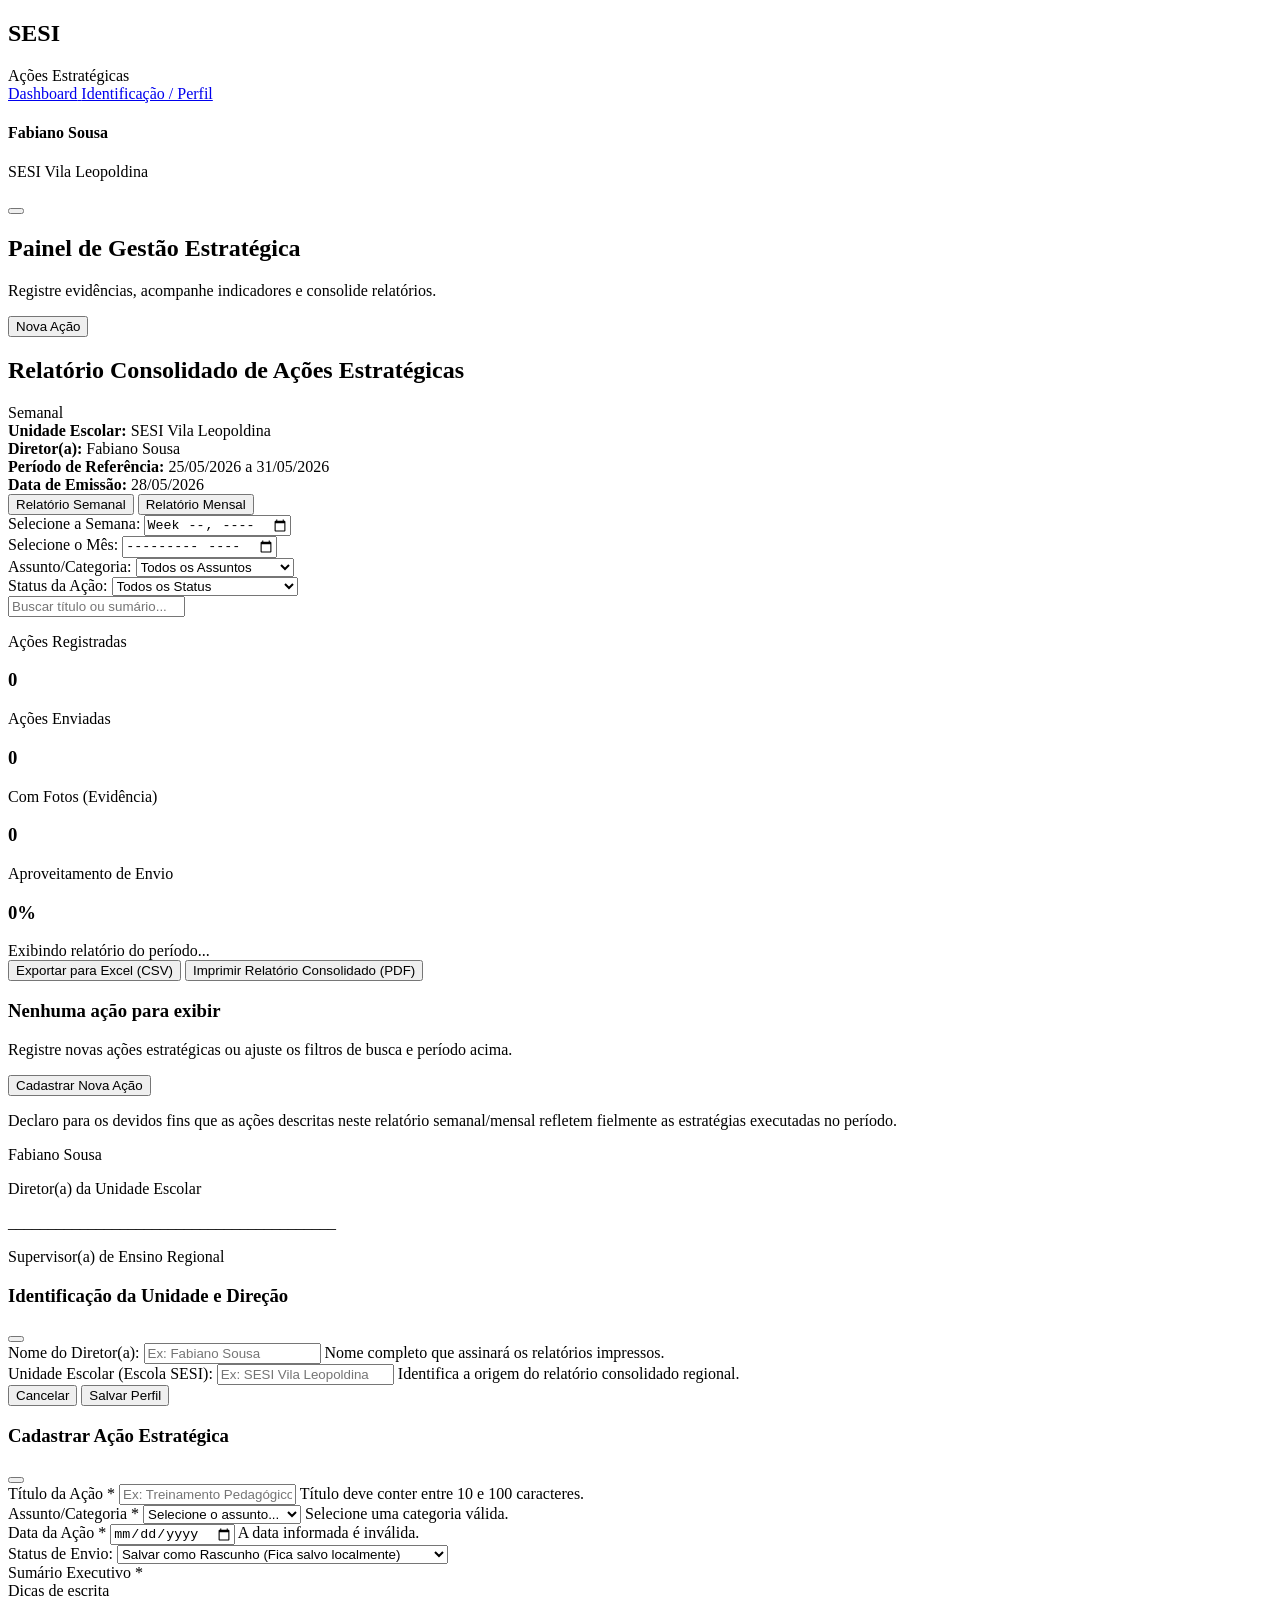
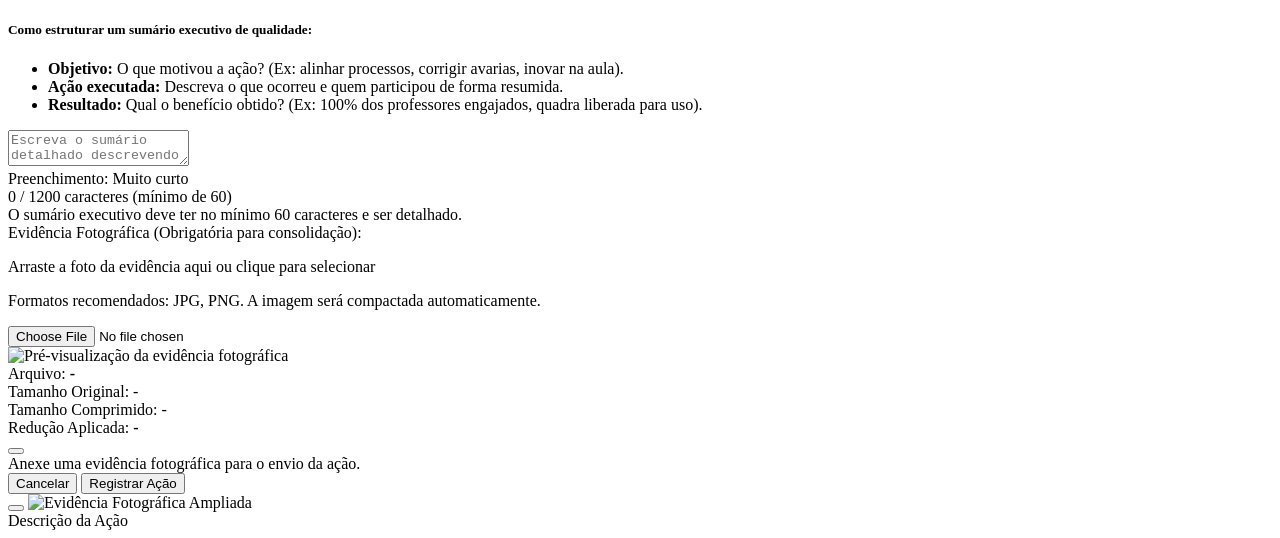
==== acoes-diretores/index.html @ e9225a57 "Ações Diretores" ====
<!DOCTYPE html>
<html lang="pt-BR">
<head>
  <meta charset="UTF-8">
  <meta name="viewport" content="width=device-width, initial-scale=1.0">
  <title>Registro de Ações Estratégicas - Diretores SESI</title>
  <!-- Google Fonts: Outfit & Inter -->
  <link rel="preconnect" href="https://fonts.googleapis.com">
  <link rel="preconnect" href="https://fonts.gstatic.com" crossorigin>
  <link href="https://fonts.googleapis.com/css2?family=Inter:wght@300;400;500;600;700&family=Outfit:wght@400;500;600;700;800&display=swap" rel="stylesheet">
  <!-- CSS Stylesheet -->
  <link rel="stylesheet" href="acoes-diretores/styles.css">
  <!-- Lucide Icons -->
  <script src="https://unpkg.com/lucide@latest"></script>
</head>
<body>

  <!-- App Main Container -->
  <div class="app-container">
    <!-- Barra Lateral (Sidebar) -->
    <aside class="sidebar no-print">
      <div class="sidebar-brand">
        <div class="brand-logo">
          <i data-lucide="shield-check" class="logo-icon"></i>
        </div>
        <div class="brand-text">
          <h1>SESI</h1>
          <span>Ações Estratégicas</span>
        </div>
      </div>

      <nav class="sidebar-menu">
        <a href="#" class="menu-item active" id="menu-dashboard">
          <i data-lucide="layout-dashboard"></i>
          <span>Dashboard</span>
        </a>
        <a href="#" class="menu-item" id="btn-open-user-modal">
          <i data-lucide="settings"></i>
          <span>Identificação / Perfil</span>
        </a>
      </nav>

      <!-- Rodapé da Sidebar - Identificação do Diretor -->
      <div class="sidebar-user" id="profile-widget">
        <div class="user-avatar">
          <i data-lucide="user" class="avatar-icon"></i>
        </div>
        <div class="user-info">
          <h4 id="sidebar-director-name">Fabiano Sousa</h4>
          <p id="sidebar-school-name">SESI Vila Leopoldina</p>
        </div>
        <button id="btn-edit-user" class="btn-icon-small" title="Editar Perfil">
          <i data-lucide="edit-3"></i>
        </button>
      </div>
    </aside>

    <!-- Conteúdo Principal -->
    <main class="main-content">
      <!-- Cabeçalho Principal (Ocultado na impressão) -->
      <header class="main-header no-print">
        <div class="header-title">
          <h2>Painel de Gestão Estratégica</h2>
          <p>Registre evidências, acompanhe indicadores e consolide relatórios.</p>
        </div>
        
        <div class="header-actions">
          <button id="btn-new-action" class="btn btn-primary">
            <i data-lucide="plus-circle"></i>
            <span>Nova Ação</span>
          </button>
        </div>
      </header>

      <!-- Cabeçalho de Impressão (Exibido apenas ao gerar o PDF semanal/mensal consolidado) -->
      <div class="print-header show-print">
        <div class="print-header-top">
          <h2>Relatório Consolidado de Ações Estratégicas</h2>
          <span class="print-badge" id="print-period-badge">Semanal</span>
        </div>
        <div class="print-header-details">
          <div><strong>Unidade Escolar:</strong> <span id="print-school-name">SESI Vila Leopoldina</span></div>
          <div><strong>Diretor(a):</strong> <span id="print-director-name">Fabiano Sousa</span></div>
          <div><strong>Período de Referência:</strong> <span id="print-period-dates">25/05/2026 a 31/05/2026</span></div>
          <div><strong>Data de Emissão:</strong> <span id="print-generation-date">28/05/2026</span></div>
        </div>
      </div>

      <!-- Barra de Filtros e Período (Ocultada na impressão) -->
      <section class="filters-section no-print">
        <div class="period-toggle-container">
          <button class="toggle-btn active" id="btn-view-weekly">Relatório Semanal</button>
          <button class="toggle-btn" id="btn-view-monthly">Relatório Mensal</button>
        </div>

        <div class="filters-wrapper">
          <!-- Semana Ativa -->
          <div class="filter-group" id="group-week-picker">
            <label for="week-picker">Selecione a Semana:</label>
            <input type="week" id="week-picker" class="input-control">
          </div>

          <!-- Mês Ativo -->
          <div class="filter-group hidden" id="group-month-picker">
            <label for="month-picker">Selecione o Mês:</label>
            <input type="month" id="month-picker" class="input-control">
          </div>

          <!-- Categoria -->
          <div class="filter-group">
            <label for="filter-subject">Assunto/Categoria:</label>
            <select id="filter-subject" class="input-control">
              <option value="todos">Todos os Assuntos</option>
              <option value="Pedagógico">Pedagógico</option>
              <option value="Infraestrutura">Infraestrutura</option>
              <option value="Gestão de Pessoas">Gestão de Pessoas</option>
              <option value="Parcerias/Comunidade">Parcerias/Comunidade</option>
              <option value="Tecnologia">Tecnologia</option>
            </select>
          </div>

          <!-- Status -->
          <div class="filter-group">
            <label for="filter-status">Status da Ação:</label>
            <select id="filter-status" class="input-control">
              <option value="todos">Todos os Status</option>
              <option value="Rascunho">Rascunho (Salvo)</option>
              <option value="Enviada para Consolidação">Enviada para Consolidação</option>
            </select>
          </div>

          <!-- Busca por texto -->
          <div class="search-input-wrapper">
            <i data-lucide="search" class="search-icon"></i>
            <input type="text" id="search-query" class="input-control" placeholder="Buscar título ou sumário...">
          </div>
        </div>
      </section>

      <!-- Painel de Métricas e KPIs (Disposto em colunas menores na impressão se desejado, aqui ocultamos ícones na impressão) -->
      <section class="metrics-grid">
        <div class="metric-card">
          <div class="metric-info">
            <p class="metric-label">Ações Registradas</p>
            <h3 class="metric-value" id="kpi-total">0</h3>
          </div>
          <div class="metric-icon bg-blue-glow no-print">
            <i data-lucide="files" class="text-blue"></i>
          </div>
        </div>

        <div class="metric-card">
          <div class="metric-info">
            <p class="metric-label">Ações Enviadas</p>
            <h3 class="metric-value" id="kpi-sent">0</h3>
          </div>
          <div class="metric-icon bg-green-glow no-print">
            <i data-lucide="send" class="text-green"></i>
          </div>
        </div>

        <div class="metric-card">
          <div class="metric-info">
            <p class="metric-label">Com Fotos (Evidência)</p>
            <h3 class="metric-value" id="kpi-photos">0</h3>
          </div>
          <div class="metric-icon bg-purple-glow no-print">
            <i data-lucide="image" class="text-purple"></i>
          </div>
        </div>

        <div class="metric-card">
          <div class="metric-info">
            <p class="metric-label">Aproveitamento de Envio</p>
            <h3 class="metric-value" id="kpi-rate">0%</h3>
          </div>
          <div class="metric-icon bg-amber-glow no-print">
            <i data-lucide="percent" class="text-amber"></i>
          </div>
        </div>
      </section>

      <!-- Barra de Exportação e Avisos do Período -->
      <section class="report-actions no-print">
        <div class="report-period-desc">
          <i data-lucide="calendar"></i>
          <span id="label-active-period">Exibindo relatório do período...</span>
        </div>
        <div class="report-buttons">
          <button id="btn-export-csv" class="btn btn-outline">
            <i data-lucide="download"></i>
            <span>Exportar para Excel (CSV)</span>
          </button>
          <button id="btn-export-pdf" class="btn btn-outline">
            <i data-lucide="printer"></i>
            <span>Imprimir Relatório Consolidado (PDF)</span>
          </button>
        </div>
      </section>

      <!-- Seção de Ações Cadastradas -->
      <section class="actions-list-container">
        <!-- Estado Vazio (Nenhuma ação encontrada) -->
        <div id="empty-state" class="empty-state hidden">
          <i data-lucide="clipboard-x" class="empty-icon"></i>
          <h3>Nenhuma ação para exibir</h3>
          <p>Registre novas ações estratégicas ou ajuste os filtros de busca e período acima.</p>
          <button id="btn-empty-new-action" class="btn btn-primary no-print">
            <i data-lucide="plus-circle"></i>
            <span>Cadastrar Nova Ação</span>
          </button>
        </div>

        <!-- Grid de Cards de Ações -->
        <div id="actions-grid" class="actions-grid">
          <!-- Cards injetados via JavaScript -->
        </div>
      </section>

      <!-- Bloco de Assinaturas (Exibido apenas na última folha de impressão do PDF consolidado) -->
      <section class="print-signature-area show-print">
        <div class="signature-title">
          <p>Declaro para os devidos fins que as ações descritas neste relatório semanal/mensal refletem fielmente as estratégias executadas no período.</p>
        </div>
        <div class="signature-block">
          <div class="signature-line">
            <div class="line-marker"></div>
            <p class="signer-name" id="print-sig-director-name">Fabiano Sousa</p>
            <p class="signer-role">Diretor(a) da Unidade Escolar</p>
          </div>
          <div class="signature-line">
            <div class="line-marker"></div>
            <p class="signer-name">_________________________________________</p>
            <p class="signer-role">Supervisor(a) de Ensino Regional</p>
          </div>
        </div>
      </section>
    </main>
  </div>

  <!-- MODAL: Identificação de Perfil (Diretor / Escola) -->
  <div id="user-modal" class="modal-overlay hidden no-print">
    <div class="modal-container">
      <div class="modal-header">
        <h3>Identificação da Unidade e Direção</h3>
        <button class="btn-close-modal"><i data-lucide="x"></i></button>
      </div>
      <form id="form-user" class="modal-form">
        <div class="form-group">
          <label for="user-name">Nome do Diretor(a):</label>
          <input type="text" id="user-name" class="input-control" required placeholder="Ex: Fabiano Sousa">
          <span class="field-tip">Nome completo que assinará os relatórios impressos.</span>
        </div>
        <div class="form-group">
          <label for="user-school">Unidade Escolar (Escola SESI):</label>
          <input type="text" id="user-school" class="input-control" required placeholder="Ex: SESI Vila Leopoldina">
          <span class="field-tip">Identifica a origem do relatório consolidado regional.</span>
        </div>
        <div class="modal-actions">
          <button type="button" class="btn btn-outline btn-close-modal">Cancelar</button>
          <button type="submit" class="btn btn-primary">Salvar Perfil</button>
        </div>
      </form>
    </div>
  </div>

  <!-- MODAL: Cadastro e Edição de Ação Estratégica -->
  <div id="action-modal" class="modal-overlay hidden no-print">
    <div class="modal-container modal-large">
      <div class="modal-header">
        <h3 id="action-modal-title">Cadastrar Ação Estratégica</h3>
        <button class="btn-close-modal"><i data-lucide="x"></i></button>
      </div>
      <form id="form-action" class="modal-form" novalidate>
        <input type="hidden" id="action-id">
        
        <div class="form-row">
          <!-- Título da Ação com Validação -->
          <div class="form-group flex-2">
            <label for="action-title">Título da Ação <span class="required-asterisk">*</span></label>
            <input type="text" id="action-title" class="input-control" required minlength="10" maxlength="100" placeholder="Ex: Treinamento Pedagógico ou Pintura de Segurança da Quadra">
            <span class="validation-message error-message hidden" id="title-error">Título deve conter entre 10 e 100 caracteres.</span>
          </div>
          <!-- Categoria com Validação -->
          <div class="form-group flex-1">
            <label for="action-subject">Assunto/Categoria <span class="required-asterisk">*</span></label>
            <select id="action-subject" class="input-control" required>
              <option value="" disabled selected>Selecione o assunto...</option>
              <option value="Pedagógico">Pedagógico</option>
              <option value="Infraestrutura">Infraestrutura</option>
              <option value="Gestão de Pessoas">Gestão de Pessoas</option>
              <option value="Parcerias/Comunidade">Parcerias/Comunidade</option>
              <option value="Tecnologia">Tecnologia</option>
            </select>
            <span class="validation-message error-message hidden" id="subject-error">Selecione uma categoria válida.</span>
          </div>
        </div>

        <div class="form-row">
          <!-- Data com Validação -->
          <div class="form-group flex-1">
            <label for="action-date">Data da Ação <span class="required-asterisk">*</span></label>
            <input type="date" id="action-date" class="input-control" required>
            <span class="validation-message error-message hidden" id="date-error">A data informada é inválida.</span>
          </div>
          <!-- Status -->
          <div class="form-group flex-1">
            <label for="action-status">Status de Envio:</label>
            <select id="action-status" class="input-control">
              <option value="Rascunho">Salvar como Rascunho (Fica salvo localmente)</option>
              <option value="Enviada para Consolidação">Salvar e Enviar para Consolidação Semanal/Mensal</option>
            </select>
          </div>
        </div>

        <!-- Sumário Executivo com Guia e Medidor de Qualidade -->
        <div class="form-group">
          <div class="summary-label-row">
            <label for="action-summary">Sumário Executivo <span class="required-asterisk">*</span></label>
            <!-- Assistente Visual (Guia de preenchimento) -->
            <div class="guide-toggle" id="btn-toggle-guide">
              <i data-lucide="help-circle"></i>
              <span>Dicas de escrita</span>
            </div>
          </div>
          
          <!-- Box com guia contextual de ajuda -->
          <div class="contextual-guide-box hidden" id="guide-box">
            <h5>Como estruturar um sumário executivo de qualidade:</h5>
            <ul>
              <li><strong>Objetivo:</strong> O que motivou a ação? (Ex: alinhar processos, corrigir avarias, inovar na aula).</li>
              <li><strong>Ação executada:</strong> Descreva o que ocorreu e quem participou de forma resumida.</li>
              <li><strong>Resultado:</strong> Qual o benefício obtido? (Ex: 100% dos professores engajados, quadra liberada para uso).</li>
            </ul>
          </div>

          <textarea id="action-summary" class="input-control textarea-large" required placeholder="Escreva o sumário detalhado descrevendo o objetivo, execução e os resultados obtidos..."></textarea>
          
          <div class="summary-footer">
            <!-- Barra de Qualidade do Preenchimento -->
            <div class="quality-container">
              <div class="quality-bar-wrapper">
                <div class="quality-bar-fill" id="quality-indicator"></div>
              </div>
              <span class="quality-label" id="quality-text">Preenchimento: Muito curto</span>
            </div>
            
            <div class="char-counter">
              <span id="char-count">0</span> / 1200 caracteres (mínimo de 60)
            </div>
          </div>
          <span class="validation-message error-message hidden" id="summary-error">O sumário executivo deve ter no mínimo 60 caracteres e ser detalhado.</span>
        </div>

        <!-- Evidência Fotográfica Drag & Drop com Metadados -->
        <div class="form-group">
          <label>Evidência Fotográfica (Obrigatória para consolidação):</label>
          <div id="drop-zone" class="drop-zone">
            <div class="drop-zone-content">
              <i data-lucide="cloud-upload" class="drop-icon"></i>
              <p class="drop-title">Arraste a foto da evidência aqui ou clique para selecionar</p>
              <p class="drop-subtitle">Formatos recomendados: JPG, PNG. A imagem será compactada automaticamente.</p>
            </div>
            <input type="file" id="file-input" class="hidden-input" accept="image/*">
            
            <!-- Pré-visualização com metadados detalhados da compressão -->
            <div id="preview-container" class="preview-container hidden">
              <img id="image-preview" src="" alt="Pré-visualização da evidência fotográfica">
              
              <div class="photo-metadata-card">
                <div class="meta-row">
                  <span>Arquivo:</span>
                  <strong id="meta-name">-</strong>
                </div>
                <div class="meta-row">
                  <span>Tamanho Original:</span>
                  <span id="meta-size-orig">-</span>
                </div>
                <div class="meta-row">
                  <span>Tamanho Comprimido:</span>
                  <span class="compressed-success" id="meta-size-comp">-</span>
                </div>
                <div class="meta-row">
                  <span>Redução Aplicada:</span>
                  <strong class="compressed-percent" id="meta-percent">-</strong>
                </div>
              </div>

              <button type="button" id="btn-remove-photo" class="btn-remove-photo" title="Remover Foto">
                <i data-lucide="trash-2"></i>
              </button>
            </div>
          </div>
          <span class="validation-message error-message hidden" id="photo-error">Anexe uma evidência fotográfica para o envio da ação.</span>
        </div>

        <div class="modal-actions">
          <button type="button" class="btn btn-outline btn-close-modal">Cancelar</button>
          <button type="submit" class="btn btn-primary" id="btn-submit-action">Registrar Ação</button>
        </div>
      </form>
    </div>
  </div>

  <!-- MODAL: Lightbox de Visualização Completa da Imagem -->
  <div id="lightbox-modal" class="modal-overlay lightbox-overlay hidden no-print">
    <div class="lightbox-container">
      <button class="btn-close-lightbox"><i data-lucide="x"></i></button>
      <img id="lightbox-img" src="" alt="Evidência Fotográfica Ampliada">
      <div class="lightbox-caption" id="lightbox-caption">Descrição da Ação</div>
    </div>
  </div>

  <!-- Main JavaScript File -->
  <script src="acoes-diretores/app.js"></script>
</body>
</html>
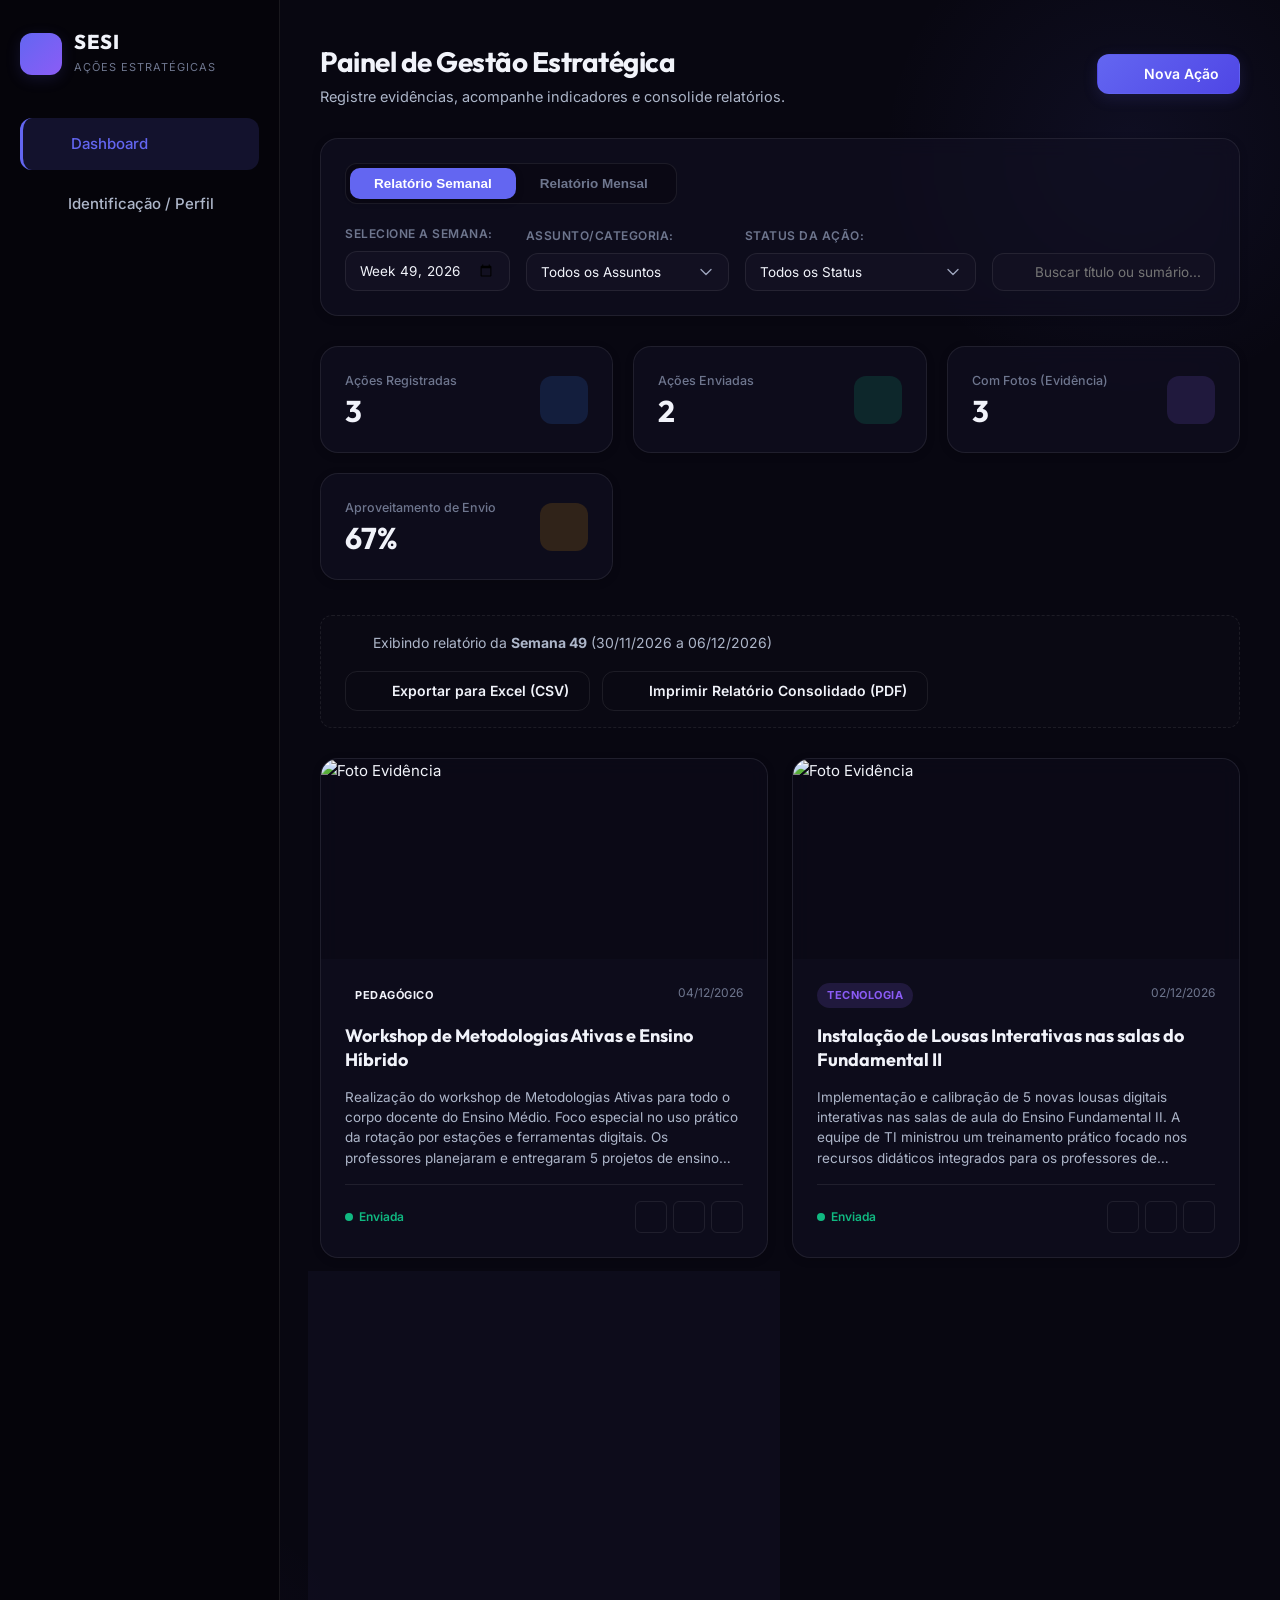
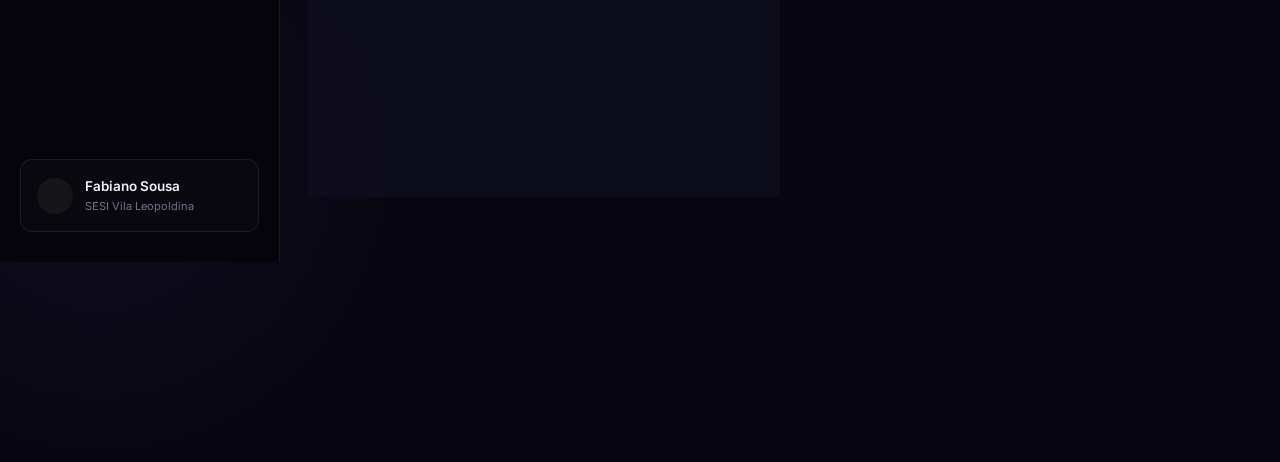
==== commit e857e220: "feat: prepare multi-project hosting environment - Extract root index.html inline CSS to styles.css (" ====
--- a/acoes-diretores/index.html
+++ b/acoes-diretores/index.html
@@ -9,7 +9,7 @@
   <link rel="preconnect" href="https://fonts.gstatic.com" crossorigin>
   <link href="https://fonts.googleapis.com/css2?family=Inter:wght@300;400;500;600;700&family=Outfit:wght@400;500;600;700;800&display=swap" rel="stylesheet">
   <!-- CSS Stylesheet -->
-  <link rel="stylesheet" href="acoes-diretores/styles.css">
+  <link rel="stylesheet" href="styles.css">
   <!-- Lucide Icons -->
   <script src="https://unpkg.com/lucide@latest"></script>
 </head>
@@ -412,6 +412,6 @@
   </div>
 
   <!-- Main JavaScript File -->
-  <script src="acoes-diretores/app.js"></script>
+  <script src="app.js"></script>
 </body>
 </html>
--- a/acoes-diretores/styles.css
+++ b/acoes-diretores/styles.css
@@ -0,0 +1,1524 @@
+/* ==========================================================================
+   DESIGN SYSTEM E VARIÁVEIS CSS
+   ========================================================================== */
+:root {
+  --font-title: 'Outfit', -apple-system, BlinkMacSystemFont, "Segoe UI", Roboto, sans-serif;
+  --font-body: 'Inter', -apple-system, BlinkMacSystemFont, "Segoe UI", Roboto, sans-serif;
+
+  /* Cores Temáticas HSL */
+  --bg-app: #080711;
+  --bg-card: rgba(18, 16, 35, 0.65);
+  --bg-card-hover: rgba(26, 23, 50, 0.85);
+  --bg-sidebar: #05040a;
+  --bg-input: #121021;
+  --bg-modal: #0d0c1b;
+  
+  --border-color: rgba(255, 255, 255, 0.08);
+  --border-color-focus: rgba(99, 102, 241, 0.5);
+  --border-color-error: rgba(239, 68, 68, 0.5);
+  --border-glow: rgba(99, 102, 241, 0.15);
+  --border-glow-error: rgba(239, 68, 68, 0.15);
+  
+  --text-main: #f1f3fa;
+  --text-subtitle: #adb6c9;
+  --text-muted: #6e768e;
+  
+  /* Cores de Destaque */
+  --primary: #6366f1;
+  --primary-hover: #4f46e5;
+  --primary-glow: rgba(99, 102, 241, 0.15);
+  
+  --success: #10b981;
+  --success-glow: rgba(16, 185, 129, 0.15);
+  
+  --danger: #ef4444;
+  --danger-hover: #dc2626;
+  
+  --amber: #f59e0b;
+  --amber-glow: rgba(245, 158, 11, 0.15);
+  
+  --blue: #3b82f6;
+  --blue-glow: rgba(59, 130, 246, 0.15);
+  
+  --purple: #8b5cf6;
+  --purple-glow: rgba(139, 92, 246, 0.15);
+  
+  /* Sombras, Bordas e Efeitos */
+  --shadow-sm: 0 2px 8px rgba(0, 0, 0, 0.15);
+  --shadow-md: 0 8px 30px rgba(0, 0, 0, 0.3);
+  --shadow-lg: 0 16px 40px rgba(0, 0, 0, 0.5);
+  --transition: all 0.25s cubic-bezier(0.4, 0, 0.2, 1);
+  --radius-sm: 8px;
+  --radius-md: 12px;
+  --radius-lg: 18px;
+}
+
+/* ==========================================================================
+   RESETS E CONFIGURAÇÕES GERAIS
+   ========================================================================== */
+* {
+  box-sizing: border-box;
+  margin: 0;
+  padding: 0;
+}
+
+body {
+  background-color: var(--bg-app);
+  color: var(--text-main);
+  font-family: var(--font-body);
+  font-size: 15px;
+  line-height: 1.6;
+  -webkit-font-smoothing: antialiased;
+  min-height: 100vh;
+  overflow-x: hidden;
+  position: relative;
+}
+
+/* Fundo Abstrato Moderno (Glowing Circles) */
+body::before {
+  content: '';
+  position: absolute;
+  width: 500px;
+  height: 500px;
+  background: radial-gradient(circle, rgba(99, 102, 241, 0.08) 0%, rgba(0,0,0,0) 70%);
+  top: -100px;
+  right: -100px;
+  z-index: -1;
+  pointer-events: none;
+}
+
+body::after {
+  content: '';
+  position: absolute;
+  width: 600px;
+  height: 600px;
+  background: radial-gradient(circle, rgba(139, 92, 246, 0.06) 0%, rgba(0,0,0,0) 70%);
+  bottom: -200px;
+  left: -200px;
+  z-index: -1;
+  pointer-events: none;
+}
+
+.hidden { display: none !important; }
+.show-print { display: none; }
+
+/* Layout Geral (Sidebar + Conteúdo) */
+.app-container {
+  display: flex;
+  min-height: 100vh;
+}
+
+/* ==========================================================================
+   BARRA LATERAL (SIDEBAR)
+   ========================================================================== */
+.sidebar {
+  width: 280px;
+  background-color: var(--bg-sidebar);
+  border-right: 1px solid var(--border-color);
+  padding: 30px 20px;
+  display: flex;
+  flex-direction: column;
+  justify-content: space-between;
+  flex-shrink: 0;
+}
+
+.sidebar-brand {
+  display: flex;
+  align-items: center;
+  gap: 12px;
+  margin-bottom: 40px;
+}
+.brand-logo {
+  background: linear-gradient(135deg, var(--primary), var(--purple));
+  width: 42px;
+  height: 42px;
+  border-radius: var(--radius-md);
+  display: flex;
+  align-items: center;
+  justify-content: center;
+  box-shadow: 0 4px 15px var(--primary-glow);
+}
+.logo-icon {
+  color: white;
+  width: 22px;
+  height: 22px;
+}
+.brand-text h1 {
+  font-family: var(--font-title);
+  font-size: 20px;
+  font-weight: 800;
+  letter-spacing: 0.5px;
+  line-height: 1.2;
+}
+.brand-text span {
+  font-size: 11px;
+  color: var(--text-muted);
+  text-transform: uppercase;
+  letter-spacing: 1px;
+}
+
+.sidebar-menu {
+  display: flex;
+  flex-direction: column;
+  gap: 8px;
+  flex-grow: 1;
+}
+.menu-item {
+  display: flex;
+  align-items: center;
+  gap: 12px;
+  padding: 14px 16px;
+  border-radius: var(--radius-md);
+  color: var(--text-subtitle);
+  text-decoration: none;
+  font-weight: 500;
+  transition: var(--transition);
+}
+.menu-item i {
+  width: 20px;
+  height: 20px;
+  transition: var(--transition);
+}
+.menu-item:hover {
+  background-color: rgba(255,255,255,0.03);
+  color: var(--text-main);
+}
+.menu-item.active {
+  background-color: var(--primary-glow);
+  color: var(--primary);
+  border-left: 3px solid var(--primary);
+}
+.menu-item.active i {
+  color: var(--primary);
+}
+
+.sidebar-user {
+  display: flex;
+  align-items: center;
+  gap: 12px;
+  padding: 16px;
+  background-color: rgba(255,255,255,0.02);
+  border: 1px solid var(--border-color);
+  border-radius: var(--radius-md);
+  margin-top: auto;
+  position: relative;
+}
+.user-avatar {
+  background-color: rgba(255,255,255,0.05);
+  width: 36px;
+  height: 36px;
+  border-radius: 50%;
+  display: flex;
+  align-items: center;
+  justify-content: center;
+}
+.avatar-icon {
+  width: 18px;
+  height: 18px;
+  color: var(--text-subtitle);
+}
+.user-info {
+  flex-grow: 1;
+  overflow: hidden;
+}
+.user-info h4 {
+  font-size: 13.5px;
+  font-weight: 600;
+  white-space: nowrap;
+  text-overflow: ellipsis;
+  overflow: hidden;
+}
+.user-info p {
+  font-size: 11px;
+  color: var(--text-muted);
+  white-space: nowrap;
+  text-overflow: ellipsis;
+  overflow: hidden;
+}
+.btn-icon-small {
+  background: none;
+  border: none;
+  color: var(--text-muted);
+  cursor: pointer;
+  padding: 4px;
+  border-radius: 4px;
+  transition: var(--transition);
+}
+.btn-icon-small:hover {
+  color: var(--text-main);
+  background-color: rgba(255,255,255,0.05);
+}
+
+/* ==========================================================================
+   CONTEÚDO PRINCIPAL (MAIN PANEL)
+   ========================================================================== */
+.main-content {
+  flex-grow: 1;
+  padding: 40px;
+  max-width: 1200px;
+  margin: 0 auto;
+  width: calc(100% - 280px);
+}
+
+.main-header {
+  display: flex;
+  align-items: center;
+  justify-content: space-between;
+  margin-bottom: 30px;
+}
+.header-title h2 {
+  font-family: var(--font-title);
+  font-size: 28px;
+  font-weight: 700;
+  letter-spacing: -0.5px;
+}
+.header-title p {
+  color: var(--text-subtitle);
+  font-size: 14.5px;
+}
+
+/* Botões Modernos */
+.btn {
+  display: inline-flex;
+  align-items: center;
+  justify-content: center;
+  gap: 8px;
+  padding: 10px 20px;
+  border-radius: var(--radius-md);
+  font-family: var(--font-body);
+  font-size: 14px;
+  font-weight: 600;
+  cursor: pointer;
+  transition: var(--transition);
+  border: 1px solid transparent;
+  outline: none;
+}
+.btn i {
+  width: 18px;
+  height: 18px;
+}
+.btn-primary {
+  background: linear-gradient(135deg, var(--primary), var(--primary-hover));
+  color: white;
+  box-shadow: 0 4px 15px var(--primary-glow);
+}
+.btn-primary:hover {
+  transform: translateY(-2px);
+  box-shadow: 0 6px 20px var(--primary-glow);
+}
+.btn-outline {
+  background-color: transparent;
+  border-color: var(--border-color);
+  color: var(--text-main);
+}
+.btn-outline:hover {
+  background-color: rgba(255,255,255,0.03);
+  border-color: var(--text-subtitle);
+}
+
+/* ==========================================================================
+   SEÇÃO DE FILTROS E PESQUISA
+   ========================================================================== */
+.filters-section {
+  background-color: var(--bg-card);
+  backdrop-filter: blur(10px);
+  border: 1px solid var(--border-color);
+  border-radius: var(--radius-lg);
+  padding: 24px;
+  margin-bottom: 30px;
+  box-shadow: var(--shadow-sm);
+}
+
+.period-toggle-container {
+  display: flex;
+  background-color: rgba(0,0,0,0.25);
+  border: 1px solid var(--border-color);
+  padding: 4px;
+  border-radius: var(--radius-md);
+  width: fit-content;
+  margin-bottom: 20px;
+}
+.toggle-btn {
+  background: none;
+  border: none;
+  color: var(--text-muted);
+  padding: 8px 24px;
+  border-radius: calc(var(--radius-md) - 2px);
+  font-size: 13.5px;
+  font-weight: 600;
+  cursor: pointer;
+  transition: var(--transition);
+}
+.toggle-btn:hover {
+  color: var(--text-main);
+}
+.toggle-btn.active {
+  background-color: var(--primary);
+  color: white;
+  box-shadow: var(--shadow-sm);
+}
+
+.filters-wrapper {
+  display: grid;
+  grid-template-columns: repeat(auto-fit, minmax(180px, 1fr));
+  gap: 16px;
+  align-items: flex-end;
+}
+
+@media (min-width: 1024px) {
+  .filters-wrapper {
+    grid-template-columns: auto auto auto 1fr;
+  }
+}
+
+.filter-group {
+  display: flex;
+  flex-direction: column;
+  gap: 8px;
+}
+.filter-group label {
+  font-size: 12px;
+  font-weight: 600;
+  color: var(--text-muted);
+  text-transform: uppercase;
+  letter-spacing: 0.5px;
+}
+.input-control {
+  background-color: var(--bg-input);
+  border: 1px solid var(--border-color);
+  color: var(--text-main);
+  padding: 10px 14px;
+  border-radius: var(--radius-md);
+  font-family: var(--font-body);
+  font-size: 13.5px;
+  outline: none;
+  transition: var(--transition);
+  width: 100%;
+}
+.input-control:focus {
+  border-color: var(--border-color-focus);
+  box-shadow: 0 0 0 3px var(--border-glow);
+}
+.input-control.invalid {
+  border-color: var(--border-color-error) !important;
+  box-shadow: 0 0 0 3px var(--border-glow-error) !important;
+}
+
+select.input-control {
+  appearance: none;
+  background-image: url("data:image/svg+xml,%3Csvg xmlns='http://www.w3.org/2000/svg' fill='none' viewBox='0 0 24 24' stroke='%239da4bc' stroke-width='2'%3E%3Cpath stroke-linecap='round' stroke-linejoin='round' d='M19.5 8.25l-7.5 7.5-7.5-7.5'/%3E%3C/svg%3E");
+  background-repeat: no-repeat;
+  background-position: right 14px center;
+  background-size: 16px;
+  padding-right: 40px;
+}
+
+.search-input-wrapper {
+  position: relative;
+}
+.search-icon {
+  position: absolute;
+  left: 14px;
+  top: 50%;
+  transform: translateY(-50%);
+  width: 18px;
+  height: 18px;
+  color: var(--text-muted);
+  pointer-events: none;
+}
+.search-input-wrapper .input-control {
+  padding-left: 42px;
+}
+
+/* ==========================================================================
+   METRICAS / KPIS
+   ========================================================================== */
+.metrics-grid {
+  display: grid;
+  grid-template-columns: repeat(auto-fit, minmax(220px, 1fr));
+  gap: 20px;
+  margin-bottom: 35px;
+}
+.metric-card {
+  background-color: var(--bg-card);
+  backdrop-filter: blur(10px);
+  border: 1px solid var(--border-color);
+  border-radius: var(--radius-lg);
+  padding: 24px;
+  display: flex;
+  align-items: center;
+  justify-content: space-between;
+  box-shadow: var(--shadow-sm);
+  transition: var(--transition);
+}
+.metric-card:hover {
+  transform: translateY(-2px);
+  border-color: rgba(255,255,255,0.15);
+}
+.metric-info {
+  display: flex;
+  flex-direction: column;
+  gap: 4px;
+}
+.metric-label {
+  font-size: 12.5px;
+  color: var(--text-muted);
+  font-weight: 500;
+}
+.metric-value {
+  font-family: var(--font-title);
+  font-size: 30px;
+  font-weight: 700;
+  line-height: 1.1;
+}
+.metric-icon {
+  width: 48px;
+  height: 48px;
+  border-radius: var(--radius-md);
+  display: flex;
+  align-items: center;
+  justify-content: center;
+}
+.metric-icon i {
+  width: 24px;
+  height: 24px;
+}
+
+.bg-blue-glow { background-color: var(--blue-glow); }
+.text-blue { color: var(--blue); }
+.bg-green-glow { background-color: var(--success-glow); }
+.text-green { color: var(--success); }
+.bg-purple-glow { background-color: var(--purple-glow); }
+.text-purple { color: var(--purple); }
+.bg-amber-glow { background-color: var(--amber-glow); }
+.text-amber { color: var(--amber); }
+
+/* Ações de Relatórios */
+.report-actions {
+  background-color: rgba(255,255,255,0.01);
+  border: 1px dashed var(--border-color);
+  border-radius: var(--radius-md);
+  padding: 16px 24px;
+  margin-bottom: 30px;
+  display: flex;
+  align-items: center;
+  justify-content: space-between;
+  flex-wrap: wrap;
+  gap: 16px;
+}
+.report-period-desc {
+  display: flex;
+  align-items: center;
+  gap: 10px;
+  color: var(--text-subtitle);
+  font-size: 14px;
+}
+.report-period-desc i {
+  width: 18px;
+  height: 18px;
+  color: var(--primary);
+}
+.report-buttons {
+  display: flex;
+  gap: 12px;
+}
+
+/* ==========================================================================
+   GRID DE CARDS DE AÇÕES
+   ========================================================================== */
+.actions-grid {
+  display: grid;
+  grid-template-columns: 1fr;
+  gap: 24px;
+  margin-bottom: 40px;
+}
+
+@media (min-width: 768px) {
+  .actions-grid {
+    grid-template-columns: repeat(2, 1fr);
+  }
+}
+
+.action-card {
+  background-color: var(--bg-card);
+  backdrop-filter: blur(10px);
+  border: 1px solid var(--border-color);
+  border-radius: var(--radius-lg);
+  overflow: hidden;
+  display: flex;
+  flex-direction: column;
+  box-shadow: var(--shadow-sm);
+  transition: var(--transition);
+}
+.action-card:hover {
+  transform: translateY(-4px);
+  background-color: var(--bg-card-hover);
+  border-color: rgba(255,255,255,0.12);
+  box-shadow: var(--shadow-md);
+}
+
+.card-image-wrapper {
+  height: 200px;
+  width: 100%;
+  overflow: hidden;
+  background-color: rgba(0,0,0,0.2);
+  position: relative;
+  cursor: zoom-in;
+}
+.card-image {
+  width: 100%;
+  height: 100%;
+  object-fit: cover;
+  transition: var(--transition);
+}
+.card-image-wrapper:hover .card-image {
+  transform: scale(1.05);
+}
+.card-no-image {
+  width: 100%;
+  height: 100%;
+  display: flex;
+  flex-direction: column;
+  align-items: center;
+  justify-content: center;
+  color: var(--text-muted);
+  gap: 10px;
+  background: linear-gradient(135deg, rgba(255,255,255,0.01), rgba(255,255,255,0.03));
+}
+.card-no-image i {
+  width: 32px;
+  height: 32px;
+}
+
+.card-body {
+  padding: 24px;
+  display: flex;
+  flex-direction: column;
+  gap: 16px;
+  flex-grow: 1;
+}
+.card-header-info {
+  display: flex;
+  align-items: flex-start;
+  justify-content: space-between;
+  gap: 12px;
+}
+
+/* Badges Temáticas */
+.badge {
+  display: inline-flex;
+  align-items: center;
+  padding: 4px 10px;
+  border-radius: 20px;
+  font-size: 11px;
+  font-weight: 700;
+  text-transform: uppercase;
+  letter-spacing: 0.5px;
+}
+.badge-pedagógico { background-color: var(--success-glow); color: var(--success); }
+.badge-infraestrutura { background-color: var(--blue-glow); color: var(--blue); }
+.badge-gestão { background-color: var(--amber-glow); color: var(--amber); }
+.badge-parcerias { background-color: rgba(236, 72, 153, 0.15); color: #ec4899; }
+.badge-tecnologia { background-color: var(--purple-glow); color: var(--purple); }
+
+.card-date {
+  font-size: 12px;
+  color: var(--text-muted);
+  display: flex;
+  align-items: center;
+  gap: 6px;
+}
+.card-date i {
+  width: 14px;
+  height: 14px;
+}
+
+.card-title {
+  font-family: var(--font-title);
+  font-size: 18px;
+  font-weight: 700;
+  line-height: 1.3;
+}
+.card-summary {
+  color: var(--text-subtitle);
+  font-size: 13.5px;
+  line-height: 1.5;
+  display: -webkit-box;
+  -webkit-line-clamp: 4;
+  -webkit-box-orient: vertical;
+  overflow: hidden;
+  text-overflow: ellipsis;
+  flex-grow: 1;
+}
+
+.card-footer {
+  display: flex;
+  align-items: center;
+  justify-content: space-between;
+  border-top: 1px solid var(--border-color);
+  padding-top: 16px;
+  margin-top: auto;
+}
+
+/* Badges de Status */
+.status-badge {
+  display: inline-flex;
+  align-items: center;
+  gap: 6px;
+  font-size: 12px;
+  font-weight: 600;
+}
+.status-dot {
+  width: 8px;
+  height: 8px;
+  border-radius: 50%;
+}
+.status-rascunho { color: var(--text-muted); }
+.status-rascunho .status-dot { background-color: var(--text-muted); }
+.status-enviada { color: var(--success); }
+.status-enviada .status-dot { background-color: var(--success); }
+
+.card-actions {
+  display: flex;
+  gap: 6px;
+}
+.btn-card-action {
+  background: none;
+  border: 1px solid var(--border-color);
+  color: var(--text-muted);
+  width: 32px;
+  height: 32px;
+  border-radius: 6px;
+  cursor: pointer;
+  display: flex;
+  align-items: center;
+  justify-content: center;
+  transition: var(--transition);
+}
+.btn-card-action:hover {
+  color: var(--text-main);
+  background-color: rgba(255,255,255,0.05);
+}
+.btn-card-action.btn-delete:hover {
+  color: var(--danger);
+  border-color: rgba(239, 68, 68, 0.3);
+  background-color: rgba(239, 68, 68, 0.1);
+}
+.btn-card-action.btn-print-card:hover {
+  color: var(--blue);
+  border-color: rgba(59, 130, 246, 0.3);
+  background-color: var(--blue-glow);
+}
+
+/* Estado Vazio */
+.empty-state {
+  text-align: center;
+  padding: 60px 40px;
+  background-color: var(--bg-card);
+  border: 1px dashed var(--border-color);
+  border-radius: var(--radius-lg);
+  display: flex;
+  flex-direction: column;
+  align-items: center;
+  gap: 16px;
+}
+.empty-icon {
+  width: 64px;
+  height: 64px;
+  color: var(--text-muted);
+}
+.empty-state h3 {
+  font-family: var(--font-title);
+  font-size: 20px;
+  font-weight: 600;
+}
+.empty-state p {
+  color: var(--text-muted);
+  max-width: 400px;
+  margin-bottom: 10px;
+}
+
+/* ==========================================================================
+   ESTILOS DE MODAIS
+   ========================================================================== */
+.modal-overlay {
+  position: fixed;
+  top: 0;
+  left: 0;
+  right: 0;
+  bottom: 0;
+  background-color: rgba(0, 0, 0, 0.75);
+  backdrop-filter: blur(8px);
+  display: flex;
+  align-items: center;
+  justify-content: center;
+  z-index: 1000;
+  padding: 20px;
+  animation: fadeIn 0.2s cubic-bezier(0.4, 0, 0.2, 1);
+}
+
+.modal-container {
+  background-color: var(--bg-modal);
+  border: 1px solid var(--border-color);
+  border-radius: var(--radius-lg);
+  width: 100%;
+  max-width: 500px;
+  box-shadow: var(--shadow-lg);
+  display: flex;
+  flex-direction: column;
+  overflow: hidden;
+  max-height: 95vh;
+  animation: slideUp 0.3s cubic-bezier(0.4, 0, 0.2, 1);
+}
+.modal-large {
+  max-width: 750px;
+}
+
+.modal-header {
+  padding: 20px 24px;
+  border-bottom: 1px solid var(--border-color);
+  display: flex;
+  align-items: center;
+  justify-content: space-between;
+}
+.modal-header h3 {
+  font-family: var(--font-title);
+  font-size: 20px;
+  font-weight: 700;
+}
+.btn-close-modal {
+  background: none;
+  border: none;
+  color: var(--text-muted);
+  cursor: pointer;
+  padding: 4px;
+  border-radius: 50%;
+  display: flex;
+  align-items: center;
+  justify-content: center;
+  transition: var(--transition);
+}
+.btn-close-modal:hover {
+  color: var(--text-main);
+  background-color: rgba(255,255,255,0.05);
+}
+
+.modal-form {
+  padding: 24px;
+  display: flex;
+  flex-direction: column;
+  gap: 20px;
+  overflow-y: auto;
+}
+
+.form-row {
+  display: flex;
+  gap: 16px;
+  flex-wrap: wrap;
+}
+.flex-1 { flex: 1; min-width: 200px; }
+.flex-2 { flex: 2; min-width: 250px; }
+
+.form-group {
+  display: flex;
+  flex-direction: column;
+  gap: 6px;
+  position: relative;
+}
+.form-group label {
+  font-size: 13px;
+  font-weight: 600;
+  color: var(--text-subtitle);
+}
+.required-asterisk {
+  color: var(--danger);
+  margin-left: 2px;
+}
+.field-tip {
+  font-size: 11px;
+  color: var(--text-muted);
+}
+
+.validation-message {
+  font-size: 11px;
+  margin-top: 4px;
+  transition: var(--transition);
+}
+.error-message {
+  color: var(--danger);
+}
+
+.textarea-large {
+  min-height: 120px;
+  resize: vertical;
+}
+
+/* Medidor de Qualidade do Sumário */
+.summary-label-row {
+  display: flex;
+  justify-content: space-between;
+  align-items: center;
+}
+.guide-toggle {
+  display: flex;
+  align-items: center;
+  gap: 4px;
+  font-size: 11.5px;
+  color: var(--primary);
+  cursor: pointer;
+  font-weight: 600;
+  transition: var(--transition);
+  padding: 2px 6px;
+  border-radius: 4px;
+}
+.guide-toggle:hover {
+  background-color: var(--primary-glow);
+}
+.guide-toggle i {
+  width: 14px;
+  height: 14px;
+}
+
+.contextual-guide-box {
+  background-color: rgba(99, 102, 241, 0.03);
+  border-left: 3px solid var(--primary);
+  padding: 12px 16px;
+  border-radius: 0 var(--radius-sm) var(--radius-sm) 0;
+  margin-bottom: 8px;
+  animation: fadeIn 0.2s ease-out;
+}
+.contextual-guide-box h5 {
+  font-size: 12px;
+  font-weight: 700;
+  color: var(--text-main);
+  margin-bottom: 6px;
+}
+.contextual-guide-box ul {
+  padding-left: 16px;
+  font-size: 11.5px;
+  color: var(--text-subtitle);
+  display: flex;
+  flex-direction: column;
+  gap: 4px;
+}
+
+.summary-footer {
+  display: flex;
+  justify-content: space-between;
+  align-items: center;
+  margin-top: 6px;
+  font-size: 11.5px;
+}
+.char-counter {
+  color: var(--text-muted);
+}
+
+.quality-container {
+  display: flex;
+  align-items: center;
+  gap: 8px;
+  flex-grow: 1;
+  max-width: 60%;
+}
+.quality-bar-wrapper {
+  height: 6px;
+  background-color: rgba(255,255,255,0.05);
+  border-radius: 3px;
+  overflow: hidden;
+  flex-grow: 1;
+}
+.quality-bar-fill {
+  height: 100%;
+  width: 15%;
+  background-color: var(--danger);
+  border-radius: 3px;
+  transition: width 0.3s ease, background-color 0.3s ease;
+}
+.quality-label {
+  font-size: 11px;
+  font-weight: 600;
+  color: var(--text-muted);
+  white-space: nowrap;
+}
+
+/* Área Drag & Drop + Metadados da Imagem */
+.drop-zone {
+  border: 2px dashed var(--border-color);
+  border-radius: var(--radius-md);
+  padding: 24px;
+  text-align: center;
+  background-color: rgba(0,0,0,0.15);
+  cursor: pointer;
+  transition: var(--transition);
+  position: relative;
+  min-height: 140px;
+  display: flex;
+  align-items: center;
+  justify-content: center;
+}
+.drop-zone:hover, .drop-zone.dragover {
+  border-color: var(--primary);
+  background-color: rgba(99, 102, 241, 0.05);
+}
+.drop-zone-content {
+  display: flex;
+  flex-direction: column;
+  align-items: center;
+  gap: 8px;
+}
+.drop-icon {
+  width: 36px;
+  height: 36px;
+  color: var(--text-muted);
+  transition: var(--transition);
+}
+.drop-zone:hover .drop-icon {
+  color: var(--primary);
+  transform: translateY(-2px);
+}
+.drop-title {
+  font-size: 13px;
+  font-weight: 600;
+}
+.drop-subtitle {
+  font-size: 11px;
+  color: var(--text-muted);
+}
+.hidden-input {
+  display: none;
+}
+
+.preview-container {
+  width: 100%;
+  display: flex;
+  gap: 16px;
+  padding: 10px;
+  background-color: rgba(0,0,0,0.20);
+  border-radius: var(--radius-md);
+  align-items: center;
+  position: relative;
+}
+.preview-container img {
+  width: 130px;
+  height: 130px;
+  object-fit: cover;
+  border-radius: var(--radius-sm);
+  border: 1px solid var(--border-color);
+}
+
+.photo-metadata-card {
+  display: flex;
+  flex-direction: column;
+  gap: 6px;
+  font-size: 12px;
+  color: var(--text-subtitle);
+  flex-grow: 1;
+  text-align: left;
+}
+.meta-row {
+  display: flex;
+  justify-content: space-between;
+  border-bottom: 1px solid rgba(255,255,255,0.04);
+  padding-bottom: 4px;
+}
+.meta-row span {
+  color: var(--text-muted);
+}
+.meta-row strong {
+  color: var(--text-main);
+  word-break: break-all;
+  max-width: 150px;
+  text-overflow: ellipsis;
+  white-space: nowrap;
+  overflow: hidden;
+}
+.compressed-success {
+  color: var(--success);
+  font-weight: 600;
+}
+.compressed-percent {
+  color: #c084fc;
+}
+
+.btn-remove-photo {
+  position: absolute;
+  top: 10px;
+  right: 10px;
+  background-color: var(--danger);
+  color: white;
+  border: none;
+  width: 32px;
+  height: 32px;
+  border-radius: 50%;
+  cursor: pointer;
+  display: flex;
+  align-items: center;
+  justify-content: center;
+  box-shadow: var(--shadow-sm);
+  transition: var(--transition);
+}
+.btn-remove-photo:hover {
+  background-color: var(--danger-hover);
+  transform: scale(1.05);
+}
+
+.modal-actions {
+  display: flex;
+  justify-content: flex-end;
+  gap: 12px;
+  margin-top: 10px;
+}
+
+/* Lightbox de Imagem */
+.lightbox-overlay {
+  background-color: rgba(0, 0, 0, 0.95);
+}
+.lightbox-container {
+  position: relative;
+  max-width: 90vw;
+  max-height: 85vh;
+  display: flex;
+  flex-direction: column;
+  align-items: center;
+  justify-content: center;
+}
+.lightbox-container img {
+  max-width: 100%;
+  max-height: 75vh;
+  object-fit: contain;
+  border-radius: var(--radius-sm);
+  box-shadow: var(--shadow-lg);
+}
+.lightbox-caption {
+  margin-top: 16px;
+  color: var(--text-main);
+  font-size: 15px;
+  font-weight: 600;
+  text-align: center;
+}
+.btn-close-lightbox {
+  position: absolute;
+  top: -40px;
+  right: 0;
+  background: none;
+  border: none;
+  color: white;
+  font-size: 24px;
+  cursor: pointer;
+}
+
+/* Animações */
+@keyframes fadeIn {
+  from { opacity: 0; }
+  to { opacity: 1; }
+}
+@keyframes slideUp {
+  from { transform: translateY(15px); opacity: 0; }
+  to { transform: translateY(0); opacity: 1; }
+}
+
+/* ==========================================================================
+   RESPONSIVIDADE GERAL
+   ========================================================================== */
+@media (max-width: 991px) {
+  .app-container {
+    flex-direction: column;
+  }
+  .sidebar {
+    width: 100%;
+    border-right: none;
+    border-bottom: 1px solid var(--border-color);
+    padding: 20px;
+    flex-direction: row;
+    align-items: center;
+    justify-content: space-between;
+  }
+  .sidebar-brand {
+    margin-bottom: 0;
+  }
+  .sidebar-menu {
+    flex-direction: row;
+    gap: 8px;
+    flex-grow: 0;
+  }
+  .menu-item {
+    padding: 8px 12px;
+    font-size: 13px;
+  }
+  .sidebar-user {
+    display: none;
+  }
+  .main-content {
+    width: 100%;
+    padding: 20px;
+  }
+}
+
+@media (max-width: 576px) {
+  .sidebar {
+    flex-direction: column;
+    gap: 15px;
+  }
+  .main-header {
+    flex-direction: column;
+    align-items: flex-start;
+    gap: 15px;
+  }
+  .header-actions, .btn-new-action, .period-toggle-container {
+    width: 100%;
+  }
+  .toggle-btn {
+    flex-grow: 1;
+    text-align: center;
+  }
+  .metrics-grid {
+    grid-template-columns: 1fr;
+  }
+  .report-actions {
+    flex-direction: column;
+    align-items: stretch;
+  }
+  .report-buttons {
+    flex-direction: column;
+  }
+  .report-buttons .btn {
+    width: 100%;
+  }
+  .preview-container {
+    flex-direction: column;
+    align-items: stretch;
+  }
+  .preview-container img {
+    width: 100%;
+    height: 160px;
+  }
+}
+
+/* ==========================================================================
+   CONFIGURAÇÕES EXCLUSIVAS PARA IMPRESSÃO DE PDF (@media print)
+   ========================================================================== */
+@media print {
+  /* Forçar tema claro para economizar tinta e garantir contraste legível */
+  body {
+    background-color: white !important;
+    background-image: none !important;
+    color: black !important;
+    font-size: 11pt;
+    line-height: 1.4;
+  }
+  
+  .no-print {
+    display: none !important;
+  }
+  
+  .app-container {
+    display: block;
+    min-height: auto;
+  }
+  
+  .main-content {
+    width: 100% !important;
+    padding: 0 !important;
+    margin: 0 !important;
+    max-width: 100% !important;
+  }
+  
+  /* Mostrar Cabeçalho de Impressão */
+  .show-print {
+    display: block !important;
+  }
+  
+  .print-header {
+    border-bottom: 2px solid #000;
+    padding-bottom: 12px;
+    margin-bottom: 24px;
+  }
+  .print-header-top {
+    display: flex;
+    justify-content: space-between;
+    align-items: center;
+    margin-bottom: 8px;
+  }
+  .print-header-top h2 {
+    font-family: var(--font-title);
+    font-size: 18pt;
+    color: #111;
+    font-weight: 700;
+  }
+  .print-badge {
+    border: 1.5px solid #2d3748;
+    color: #2d3748;
+    padding: 3px 10px;
+    border-radius: 4px;
+    font-size: 9pt;
+    font-weight: bold;
+    text-transform: uppercase;
+  }
+  .print-header-details {
+    display: grid;
+    grid-template-columns: repeat(2, 1fr);
+    gap: 6px;
+    font-size: 9.5pt;
+    color: #2d3748;
+  }
+
+  /* Painel de Estatísticas da Impressão */
+  .metrics-grid {
+    display: grid !important;
+    grid-template-columns: repeat(4, 1fr) !important;
+    gap: 12px !important;
+    margin-bottom: 24px !important;
+  }
+  .metric-card {
+    background: none !important;
+    border: 1px solid #cbd5e0 !important;
+    border-radius: 6px !important;
+    padding: 10px !important;
+    box-shadow: none !important;
+    backdrop-filter: none !important;
+  }
+  .metric-label {
+    color: #4a5568 !important;
+    font-size: 8pt !important;
+  }
+  .metric-value {
+    color: #000 !important;
+    font-size: 15pt !important;
+  }
+  .metric-icon {
+    display: none !important;
+  }
+
+  /* Listagem de Ações em Layout de Fluxo Linear para Impressão */
+  .actions-grid {
+    display: flex !important;
+    flex-direction: column !important;
+    gap: 20px !important;
+  }
+  
+  .action-card {
+    background: none !important;
+    border: 1px solid #cbd5e0 !important;
+    border-radius: 6px !important;
+    box-shadow: none !important;
+    backdrop-filter: none !important;
+    display: flex !important;
+    flex-direction: row !important; /* Exibe imagem na lateral */
+    page-break-inside: avoid;
+    height: auto !important;
+    overflow: visible !important;
+  }
+  
+  .card-image-wrapper {
+    width: 180px !important;
+    height: 160px !important;
+    flex-shrink: 0;
+    border-right: 1px solid #cbd5e0;
+    cursor: default;
+  }
+  .card-image {
+    width: 100% !important;
+    height: 100% !important;
+  }
+  .card-no-image {
+    background-color: #f7fafc !important;
+    border-right: 1px solid #cbd5e0;
+    color: #a0aec0 !important;
+  }
+  
+  .card-body {
+    padding: 14px !important;
+    gap: 6px !important;
+    flex-grow: 1;
+  }
+  
+  .badge {
+    border: 1px solid #4a5568 !important;
+    background: none !important;
+    color: #111 !important;
+    font-size: 7.5pt !important;
+    padding: 2px 6px !important;
+  }
+  
+  .card-title {
+    font-size: 12.5pt !important;
+    color: #000 !important;
+  }
+  
+  .card-summary {
+    color: #2d3748 !important;
+    font-size: 9.5pt !important;
+    line-height: 1.35 !important;
+    -webkit-line-clamp: unset !important; /* Mostra o texto inteiro na impressão */
+    display: block !important;
+    overflow: visible !important;
+  }
+  
+  .card-footer {
+    display: flex !important;
+    border-top: 1px solid #e2e8f0 !important;
+    padding-top: 6px !important;
+    margin-top: 6px !important;
+  }
+  .card-actions {
+    display: none !important;
+  }
+  
+  .status-badge {
+    color: #4a5568 !important;
+    font-size: 8.5pt !important;
+  }
+  .status-dot {
+    border: 1px solid #718096;
+    background-color: #cbd5e0 !important;
+  }
+  
+  /* Bloco de Assinaturas */
+  .print-signature-area {
+    margin-top: 40px;
+    page-break-inside: avoid;
+  }
+  .signature-title {
+    font-size: 9pt;
+    color: #4a5568;
+    text-align: center;
+    margin-bottom: 24px;
+    font-style: italic;
+  }
+  .signature-block {
+    display: flex;
+    justify-content: space-around;
+    align-items: flex-end;
+    margin-top: 10px;
+  }
+  .signature-line {
+    text-align: center;
+    width: 40%;
+  }
+  .line-marker {
+    border-top: 1px solid #000;
+    margin-bottom: 6px;
+    width: 100%;
+  }
+  .signer-name {
+    font-size: 10pt;
+    font-weight: 600;
+    color: #000;
+  }
+  .signer-role {
+    font-size: 8.5pt;
+    color: #4a5568;
+  }
+
+  /* Evitar quebra órfã de cabeçalhos */
+  h2, h3, h4 {
+    page-break-after: avoid;
+  }
+
+  /* ==========================================================================
+     ESTILOS ESPECIAIS DE IMPRESSÃO INDIVIDUAL DE CARD
+     ========================================================================== */
+  body.printing-individual .app-container {
+    display: none !important;
+  }
+  
+  .temp-print-area {
+    display: block !important;
+    background-color: white !important;
+    color: black !important;
+    width: 100%;
+    margin: 0;
+    padding: 0;
+  }
+  
+  .temp-print-area .print-header {
+    border-bottom: 2px solid #000;
+    padding-bottom: 12px;
+    margin-bottom: 24px;
+  }
+  
+  .temp-print-area .print-body-content {
+    display: flex;
+    flex-direction: column;
+    gap: 20px;
+  }
+  
+  .temp-print-area .print-action-title {
+    font-family: var(--font-title);
+    font-size: 16pt;
+    font-weight: 700;
+    margin-bottom: 10px;
+    color: #000;
+  }
+  
+  .temp-print-area .print-section {
+    display: flex;
+    flex-direction: column;
+    gap: 8px;
+    page-break-inside: avoid;
+  }
+  .temp-print-area .print-section h4 {
+    font-size: 11pt;
+    color: #111;
+    border-bottom: 1px solid #cbd5e0;
+    padding-bottom: 4px;
+    margin-bottom: 4px;
+  }
+  .temp-print-area .print-summary-text {
+    font-size: 10pt;
+    line-height: 1.4;
+    color: #2d3748;
+    text-align: justify;
+  }
+  
+  .temp-print-area .print-img-container {
+    width: 100%;
+    max-height: 350px;
+    overflow: hidden;
+    border-radius: 6px;
+    border: 1px solid #cbd5e0;
+    display: flex;
+    align-items: center;
+    justify-content: center;
+    margin-top: 4px;
+  }
+  .temp-print-area .print-img-container img {
+    width: auto;
+    height: auto;
+    max-width: 100%;
+    max-height: 350px;
+    object-fit: contain;
+  }
+  
+  .temp-print-area .print-signature-block {
+    margin-top: 50px;
+    display: flex;
+    justify-content: space-around;
+    align-items: flex-end;
+    page-break-inside: avoid;
+  }
+  .temp-print-area .signature-line {
+    text-align: center;
+    width: 40%;
+  }
+  .temp-print-area .signature-line .line {
+    border-top: 1px solid #000;
+    margin-bottom: 6px;
+  }
+  .temp-print-area .signature-line .name {
+    font-size: 10pt;
+    font-weight: 600;
+    color: #000;
+  }
+  .temp-print-area .signature-line .role {
+    font-size: 8.5pt;
+    color: #4a5568;
+  }
+}
+
+/* Regra de tela para a div temporária de impressão */
+@media screen {
+  .temp-print-area {
+    display: none !important;
+  }
+}
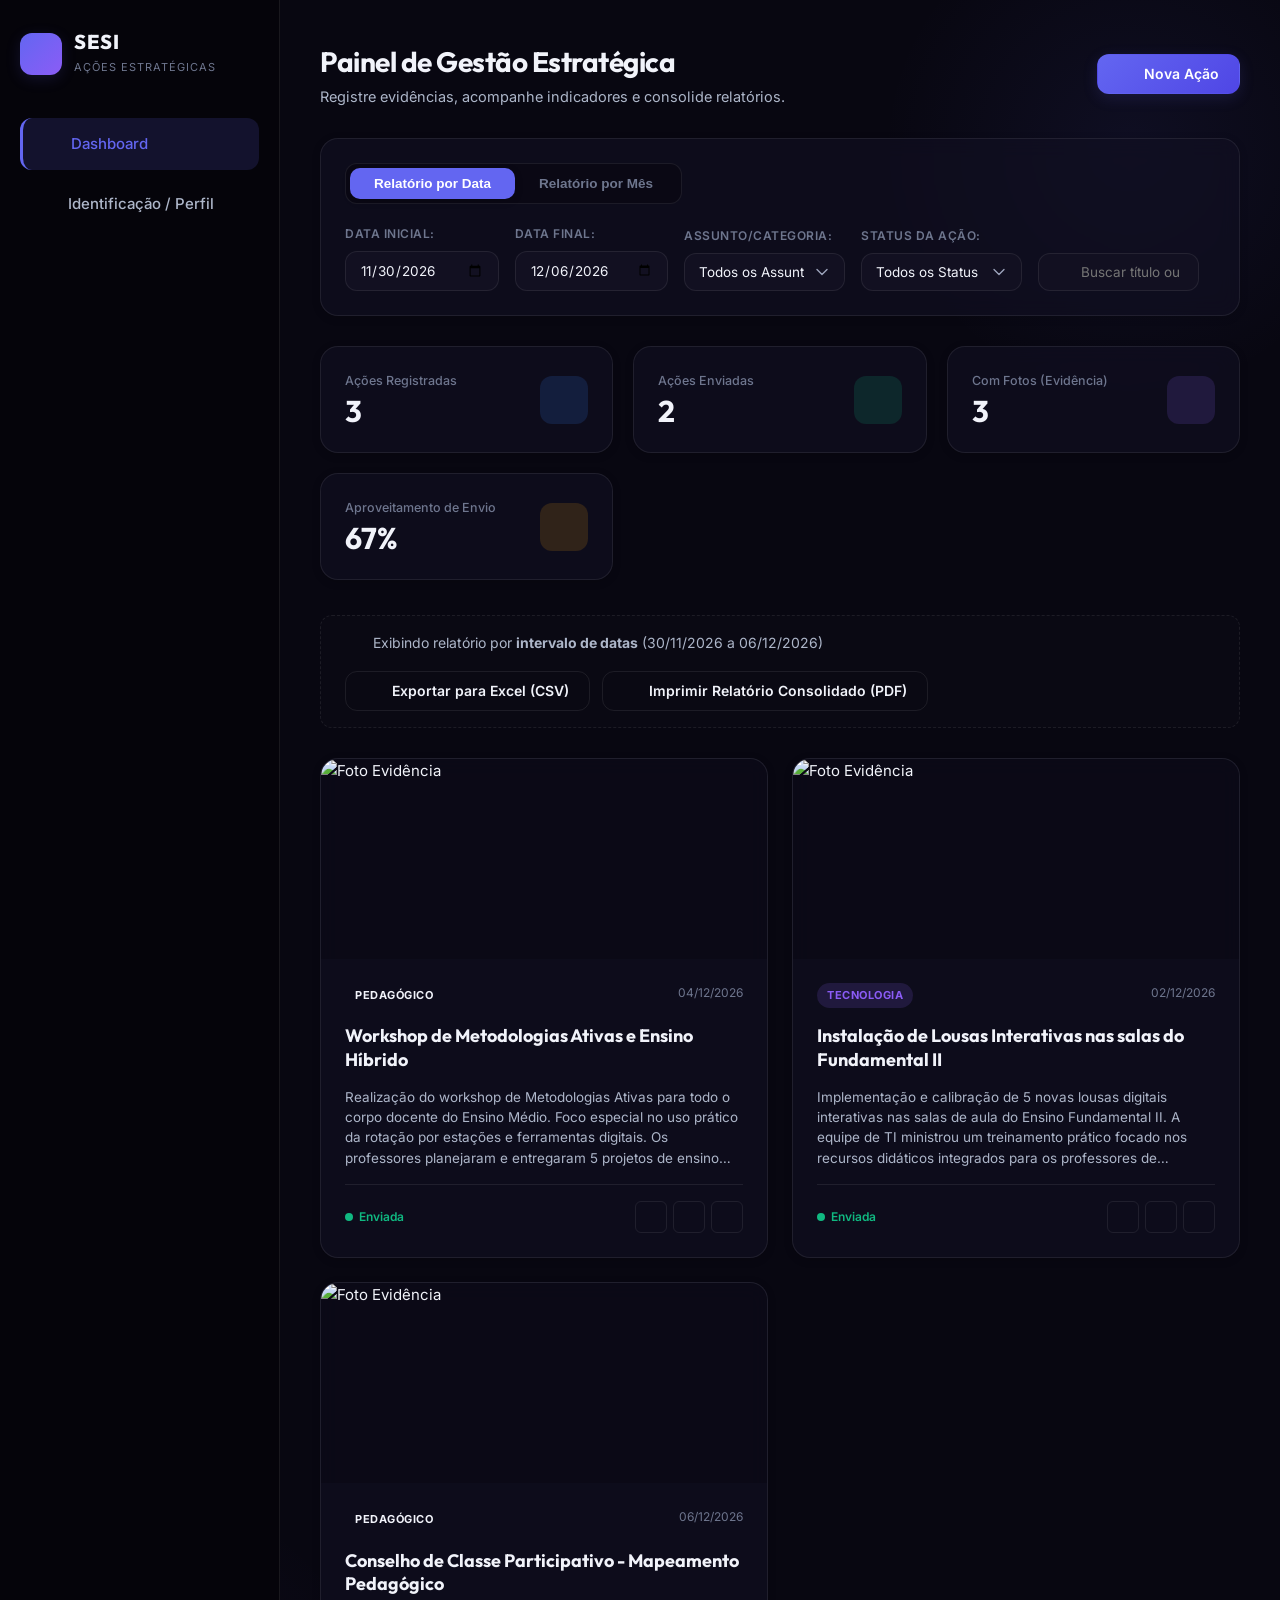
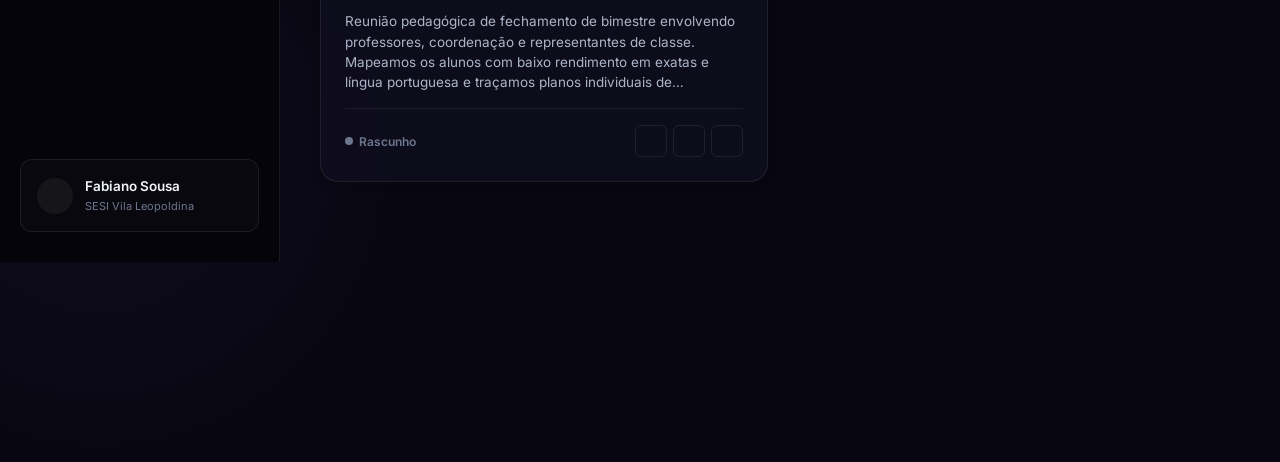
==== commit 04ca37e6: "Merge pull request #7 from fabianocaruso/codex/ajuste-campos-de-filtro-e-rodape Corrige filtros por " ====
--- a/acoes-diretores/index.html
+++ b/acoes-diretores/index.html
@@ -72,11 +72,11 @@
         </div>
       </header>
 
-      <!-- Cabeçalho de Impressão (Exibido apenas ao gerar o PDF semanal/mensal consolidado) -->
+      <!-- Cabeçalho de Impressão (Exibido apenas ao gerar o PDF consolidado) -->
       <div class="print-header show-print">
         <div class="print-header-top">
           <h2>Relatório Consolidado de Ações Estratégicas</h2>
-          <span class="print-badge" id="print-period-badge">Semanal</span>
+          <span class="print-badge" id="print-period-badge">Por Data</span>
         </div>
         <div class="print-header-details">
           <div><strong>Unidade Escolar:</strong> <span id="print-school-name">SESI Vila Leopoldina</span></div>
@@ -89,21 +89,33 @@
       <!-- Barra de Filtros e Período (Ocultada na impressão) -->
       <section class="filters-section no-print">
         <div class="period-toggle-container">
-          <button class="toggle-btn active" id="btn-view-weekly">Relatório Semanal</button>
-          <button class="toggle-btn" id="btn-view-monthly">Relatório Mensal</button>
+          <button class="toggle-btn active" id="btn-view-weekly">Relatório por Data</button>
+          <button class="toggle-btn" id="btn-view-monthly">Relatório por Mês</button>
         </div>
 
         <div class="filters-wrapper">
-          <!-- Semana Ativa -->
-          <div class="filter-group" id="group-week-picker">
-            <label for="week-picker">Selecione a Semana:</label>
-            <input type="week" id="week-picker" class="input-control">
-          </div>
-
-          <!-- Mês Ativo -->
-          <div class="filter-group hidden" id="group-month-picker">
-            <label for="month-picker">Selecione o Mês:</label>
-            <input type="month" id="month-picker" class="input-control">
+          <!-- Intervalo de Datas -->
+          <div class="period-range-group" id="group-date-range">
+            <div class="filter-group">
+              <label for="date-start-picker">Data Inicial:</label>
+              <input type="date" id="date-start-picker" class="input-control">
+            </div>
+            <div class="filter-group">
+              <label for="date-end-picker">Data Final:</label>
+              <input type="date" id="date-end-picker" class="input-control">
+            </div>
+          </div>
+
+          <!-- Intervalo de Meses -->
+          <div class="period-range-group hidden" id="group-month-range">
+            <div class="filter-group">
+              <label for="month-start-picker">Mês Inicial:</label>
+              <input type="month" id="month-start-picker" class="input-control">
+            </div>
+            <div class="filter-group">
+              <label for="month-end-picker">Mês Final:</label>
+              <input type="month" id="month-end-picker" class="input-control">
+            </div>
           </div>
 
           <!-- Categoria -->
@@ -220,7 +232,7 @@
       <!-- Bloco de Assinaturas (Exibido apenas na última folha de impressão do PDF consolidado) -->
       <section class="print-signature-area show-print">
         <div class="signature-title">
-          <p>Declaro para os devidos fins que as ações descritas neste relatório semanal/mensal refletem fielmente as estratégias executadas no período.</p>
+          <p>Declaro para os devidos fins que as ações descritas neste relatório refletem fielmente as estratégias executadas no período selecionado.</p>
         </div>
         <div class="signature-block">
           <div class="signature-line">
@@ -235,6 +247,7 @@
           </div>
         </div>
       </section>
+      <img src="marca-fieg.svg" alt="Sistema FIEG SESI SENAI IEL" class="print-footer-logo show-print">
     </main>
   </div>
 
@@ -308,7 +321,7 @@
             <label for="action-status">Status de Envio:</label>
             <select id="action-status" class="input-control">
               <option value="Rascunho">Salvar como Rascunho (Fica salvo localmente)</option>
-              <option value="Enviada para Consolidação">Salvar e Enviar para Consolidação Semanal/Mensal</option>
+              <option value="Enviada para Consolidação">Salvar e Enviar para Consolidação</option>
             </select>
           </div>
         </div>
--- a/acoes-diretores/styles.css
+++ b/acoes-diretores/styles.css
@@ -365,9 +365,13 @@
   align-items: flex-end;
 }
 
+.period-range-group {
+  display: contents;
+}
+
 @media (min-width: 1024px) {
   .filters-wrapper {
-    grid-template-columns: auto auto auto 1fr;
+    grid-template-columns: repeat(5, minmax(150px, auto)) 1fr;
   }
 }
 
@@ -1410,6 +1414,21 @@
     color: #4a5568;
   }
 
+  .print-footer-logo {
+    display: block !important;
+    position: fixed;
+    right: 10mm;
+    bottom: 7mm;
+    width: 34mm;
+    height: auto;
+    z-index: 9999;
+  }
+
+  .main-content,
+  .temp-print-area {
+    padding-bottom: 22mm !important;
+  }
+
   /* Evitar quebra órfã de cabeçalhos */
   h2, h3, h4 {
     page-break-after: avoid;
